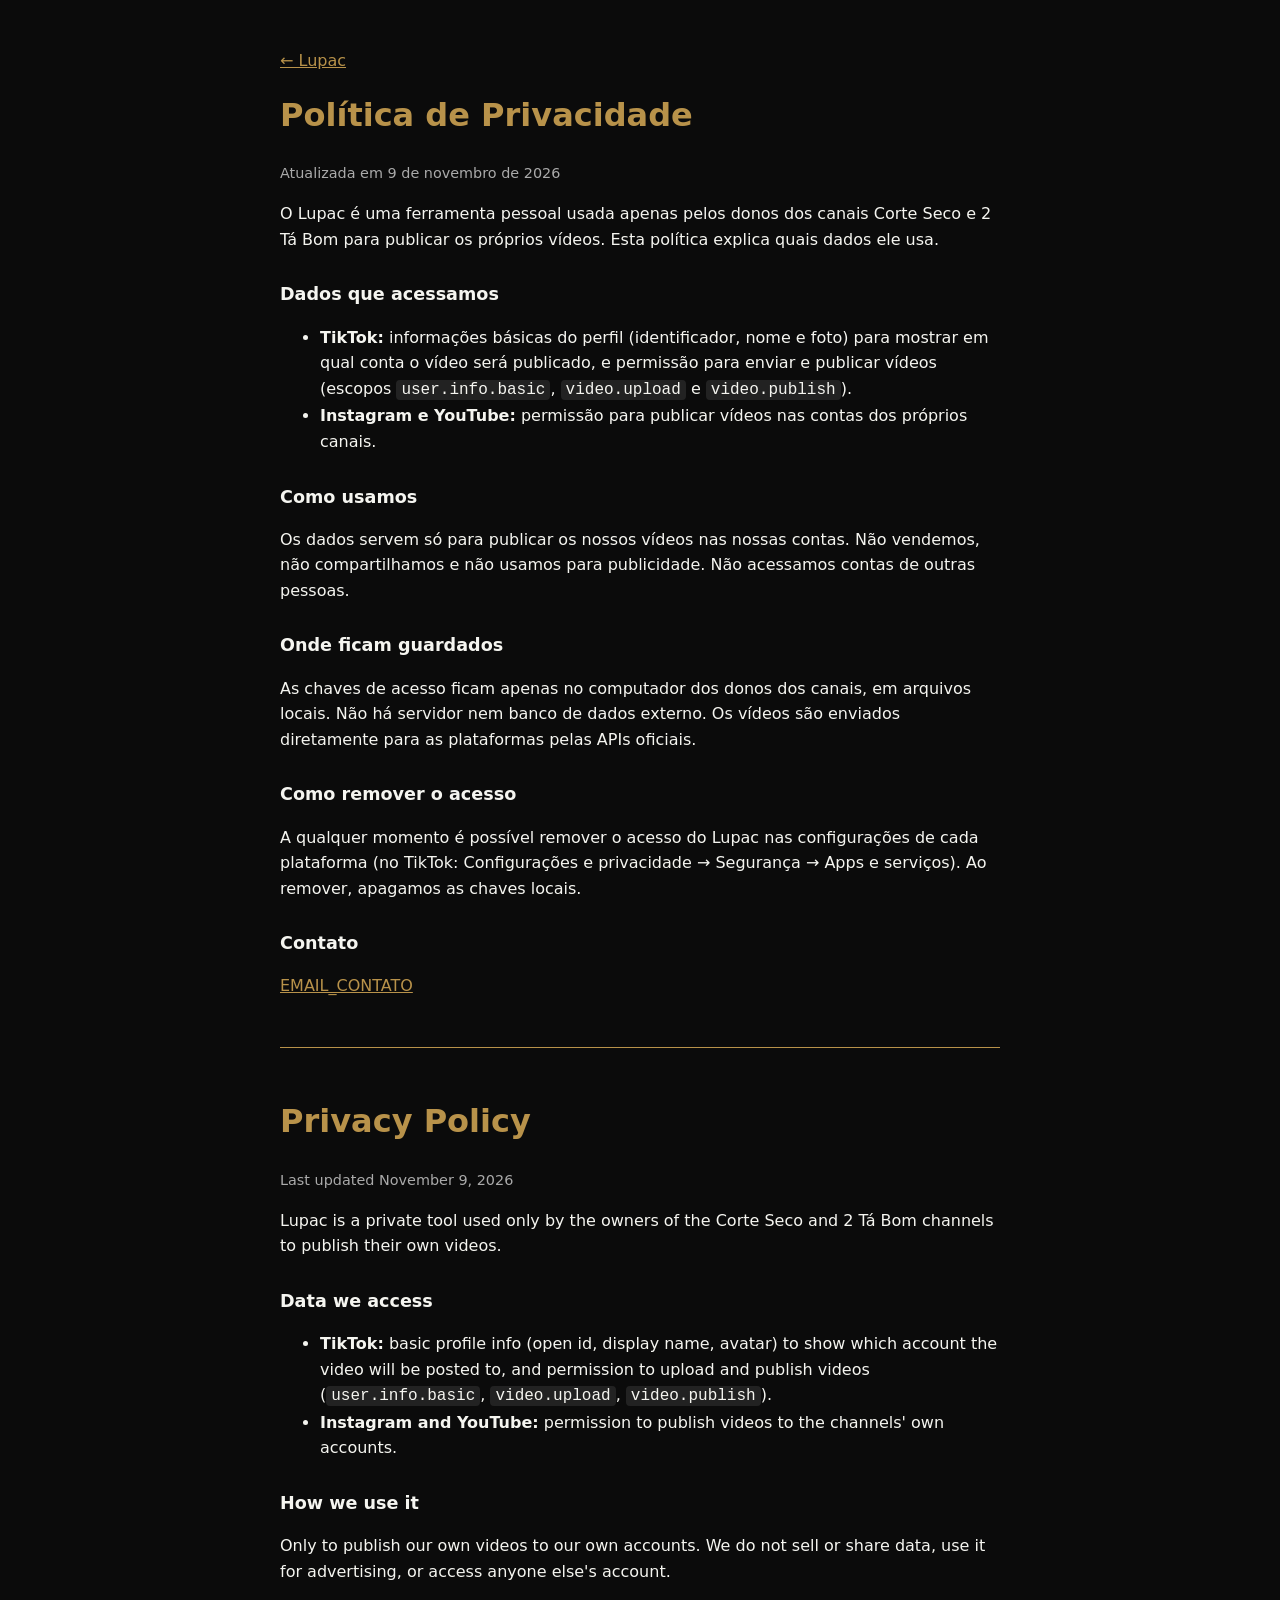
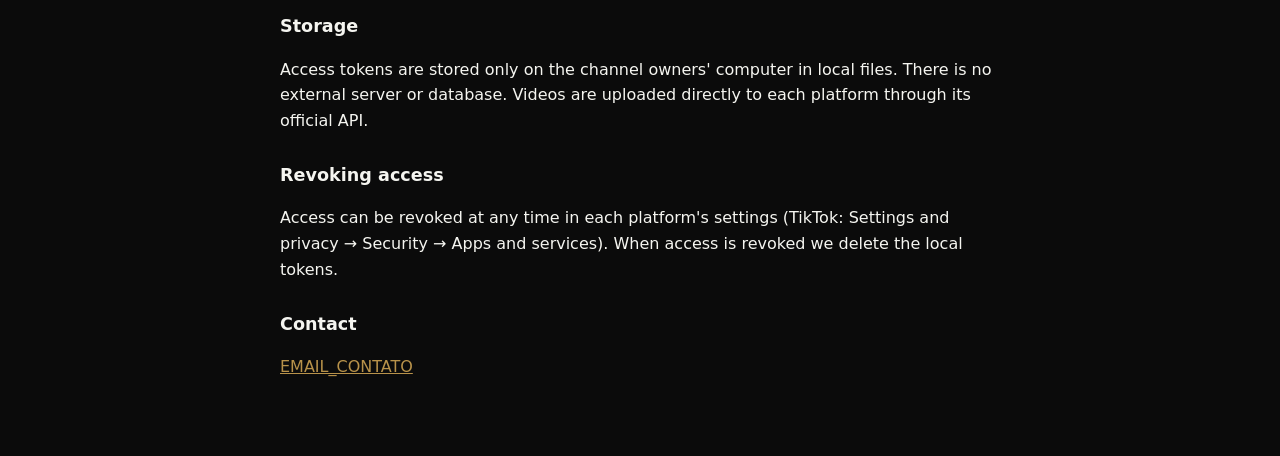
==== privacidade.html @ 263886e1 "Site do Lupac: privacidade e termos Co-Authored-By: Claude Opus 5.5 <noreply@anthropic.com>" ====
<!doctype html>
<html lang="pt-BR">
<head>
<meta charset="utf-8">
<meta name="viewport" content="width=device-width, initial-scale=1">
<title>Lupac · Privacidade</title>
<link rel="stylesheet" href="estilo.css">
</head>
<body>
<main>
<p><a href="index.html">← Lupac</a></p>
<h1>Política de Privacidade</h1>
<p class="data">Atualizada em 9 de novembro de 2026</p>
<p>O Lupac é uma ferramenta pessoal usada apenas pelos donos dos canais Corte Seco e 2 Tá Bom para publicar os próprios
vídeos. Esta política explica quais dados ele usa.</p>
<h2>Dados que acessamos</h2>
<ul>
<li><strong>TikTok:</strong> informações básicas do perfil (identificador, nome e foto) para mostrar em qual conta o vídeo
será publicado, e permissão para enviar e publicar vídeos (escopos <code>user.info.basic</code>, <code>video.upload</code>
e <code>video.publish</code>).</li>
<li><strong>Instagram e YouTube:</strong> permissão para publicar vídeos nas contas dos próprios canais.</li>
</ul>
<h2>Como usamos</h2>
<p>Os dados servem só para publicar os nossos vídeos nas nossas contas. Não vendemos, não compartilhamos e não usamos para
publicidade. Não acessamos contas de outras pessoas.</p>
<h2>Onde ficam guardados</h2>
<p>As chaves de acesso ficam apenas no computador dos donos dos canais, em arquivos locais. Não há servidor nem banco de
dados externo. Os vídeos são enviados diretamente para as plataformas pelas APIs oficiais.</p>
<h2>Como remover o acesso</h2>
<p>A qualquer momento é possível remover o acesso do Lupac nas configurações de cada plataforma (no TikTok: Configurações
e privacidade → Segurança → Apps e serviços). Ao remover, apagamos as chaves locais.</p>
<h2>Contato</h2>
<p><a href="mailto:EMAIL_CONTATO">EMAIL_CONTATO</a></p>

<hr>
<h1 lang="en">Privacy Policy</h1>
<div lang="en">
<p class="data">Last updated November 9, 2026</p>
<p>Lupac is a private tool used only by the owners of the Corte Seco and 2 Tá Bom channels to publish their own videos.</p>
<h2>Data we access</h2>
<ul>
<li><strong>TikTok:</strong> basic profile info (open id, display name, avatar) to show which account the video will be
posted to, and permission to upload and publish videos (<code>user.info.basic</code>, <code>video.upload</code>,
<code>video.publish</code>).</li>
<li><strong>Instagram and YouTube:</strong> permission to publish videos to the channels' own accounts.</li>
</ul>
<h2>How we use it</h2>
<p>Only to publish our own videos to our own accounts. We do not sell or share data, use it for advertising, or access
anyone else's account.</p>
<h2>Storage</h2>
<p>Access tokens are stored only on the channel owners' computer in local files. There is no external server or database.
Videos are uploaded directly to each platform through its official API.</p>
<h2>Revoking access</h2>
<p>Access can be revoked at any time in each platform's settings (TikTok: Settings and privacy → Security → Apps and
services). When access is revoked we delete the local tokens.</p>
<h2>Contact</h2>
<p><a href="mailto:EMAIL_CONTATO">EMAIL_CONTATO</a></p>
</div>
</main>
</body>
</html>
---- estilo.css ----
body { margin: 0; background: #0b0b0b; color: #f5f5f0; font: 16px/1.6 system-ui, sans-serif; }
main { max-width: 720px; margin: 0 auto; padding: 32px 16px 64px; }
h1 { color: #b8924a; margin-top: 8px; }
h2 { margin-top: 28px; font-size: 1.1rem; }
a { color: #b8924a; }
code { background: #222; padding: 1px 5px; border-radius: 4px; }
hr { border: 0; border-top: 1px solid #b8924a; margin: 48px 0; }
.data, .contato { color: #aaa; font-size: .9rem; }
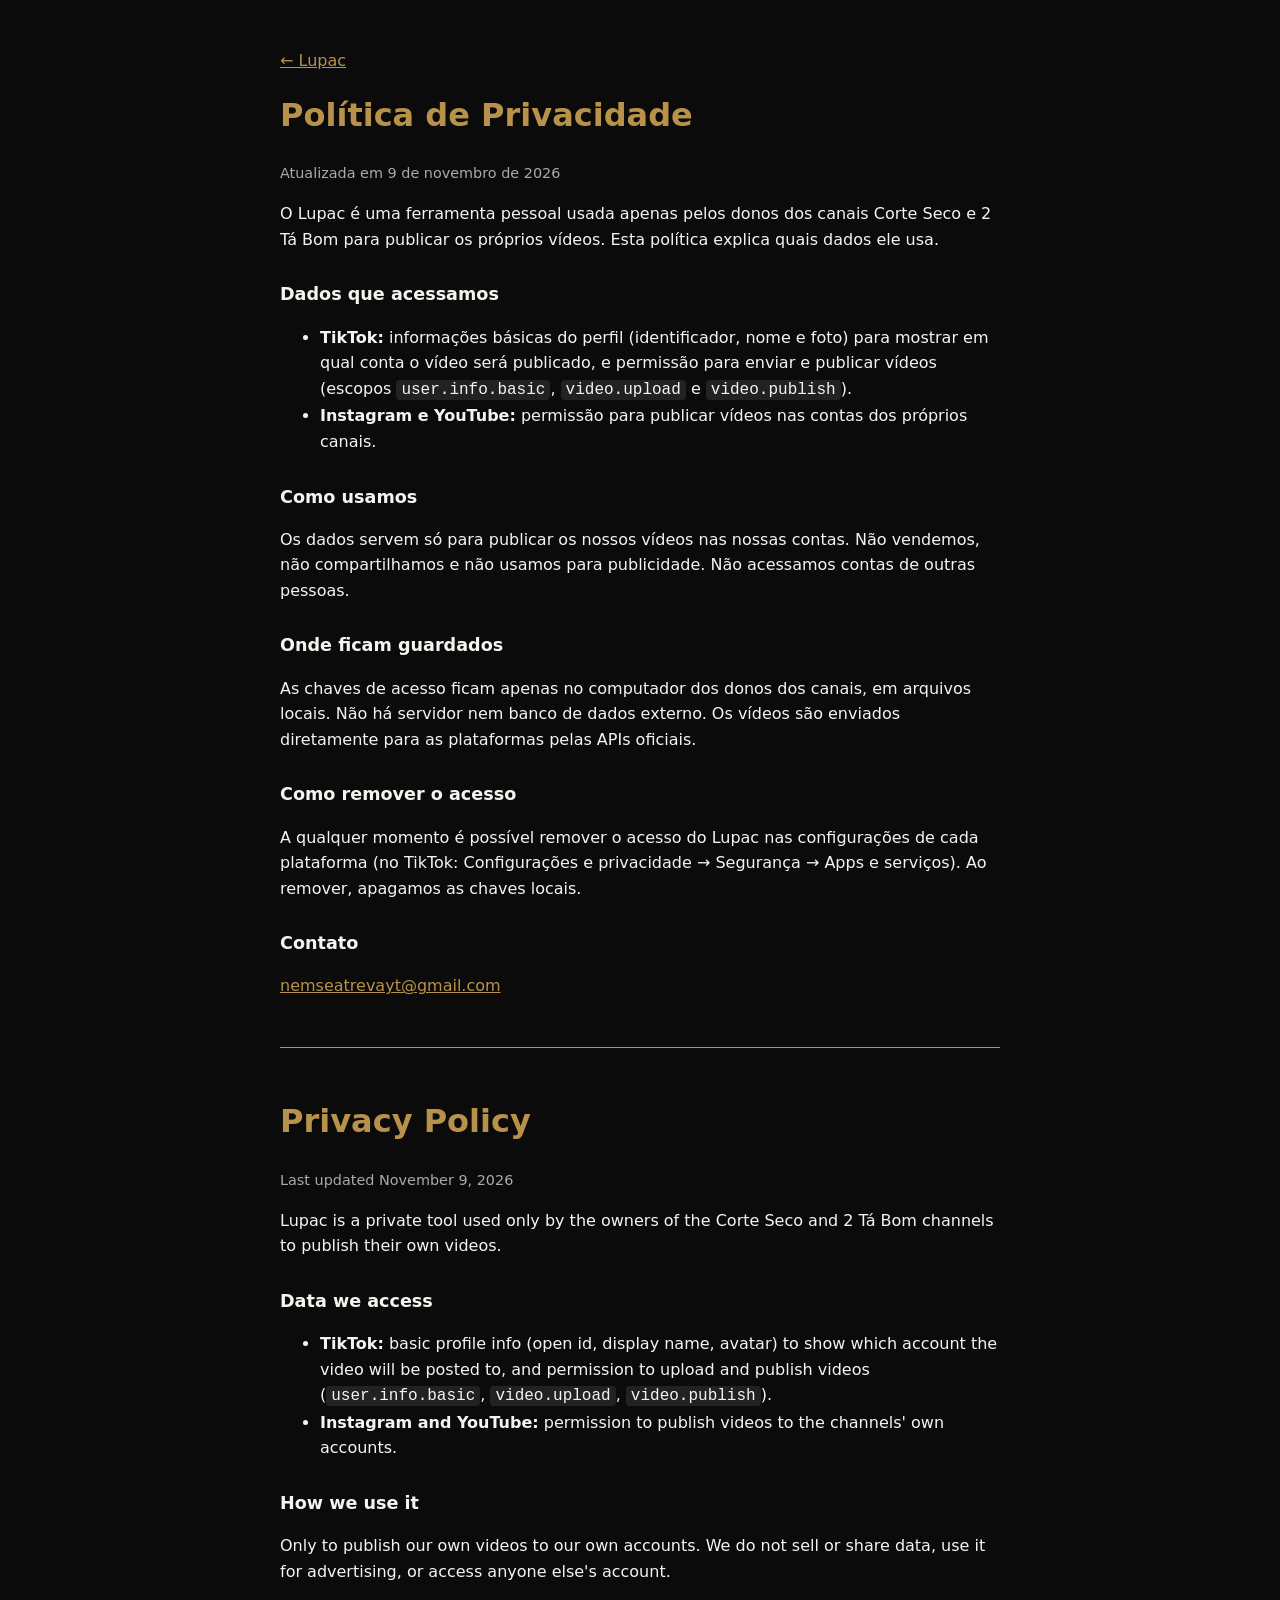
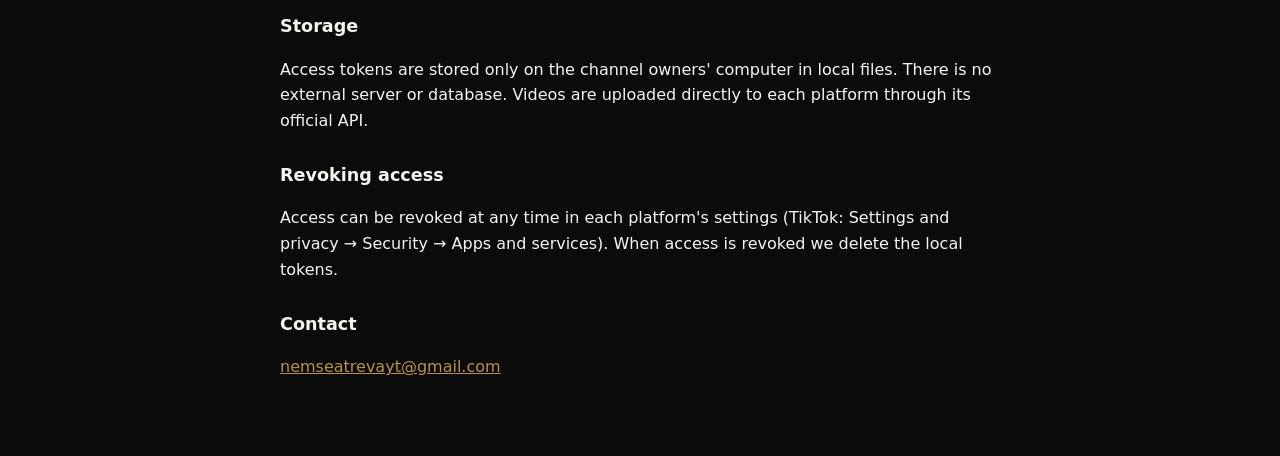
==== commit 8865207a: "E-mail de contato" ====
--- a/privacidade.html
+++ b/privacidade.html
@@ -30,7 +30,7 @@
 <p>A qualquer momento é possível remover o acesso do Lupac nas configurações de cada plataforma (no TikTok: Configurações
 e privacidade → Segurança → Apps e serviços). Ao remover, apagamos as chaves locais.</p>
 <h2>Contato</h2>
-<p><a href="mailto:EMAIL_CONTATO">EMAIL_CONTATO</a></p>
+<p><a href="mailto:nemseatrevayt@gmail.com">nemseatrevayt@gmail.com</a></p>
 
 <hr>
 <h1 lang="en">Privacy Policy</h1>
@@ -54,7 +54,7 @@
 <p>Access can be revoked at any time in each platform's settings (TikTok: Settings and privacy → Security → Apps and
 services). When access is revoked we delete the local tokens.</p>
 <h2>Contact</h2>
-<p><a href="mailto:EMAIL_CONTATO">EMAIL_CONTATO</a></p>
+<p><a href="mailto:nemseatrevayt@gmail.com">nemseatrevayt@gmail.com</a></p>
 </div>
 </main>
 </body>
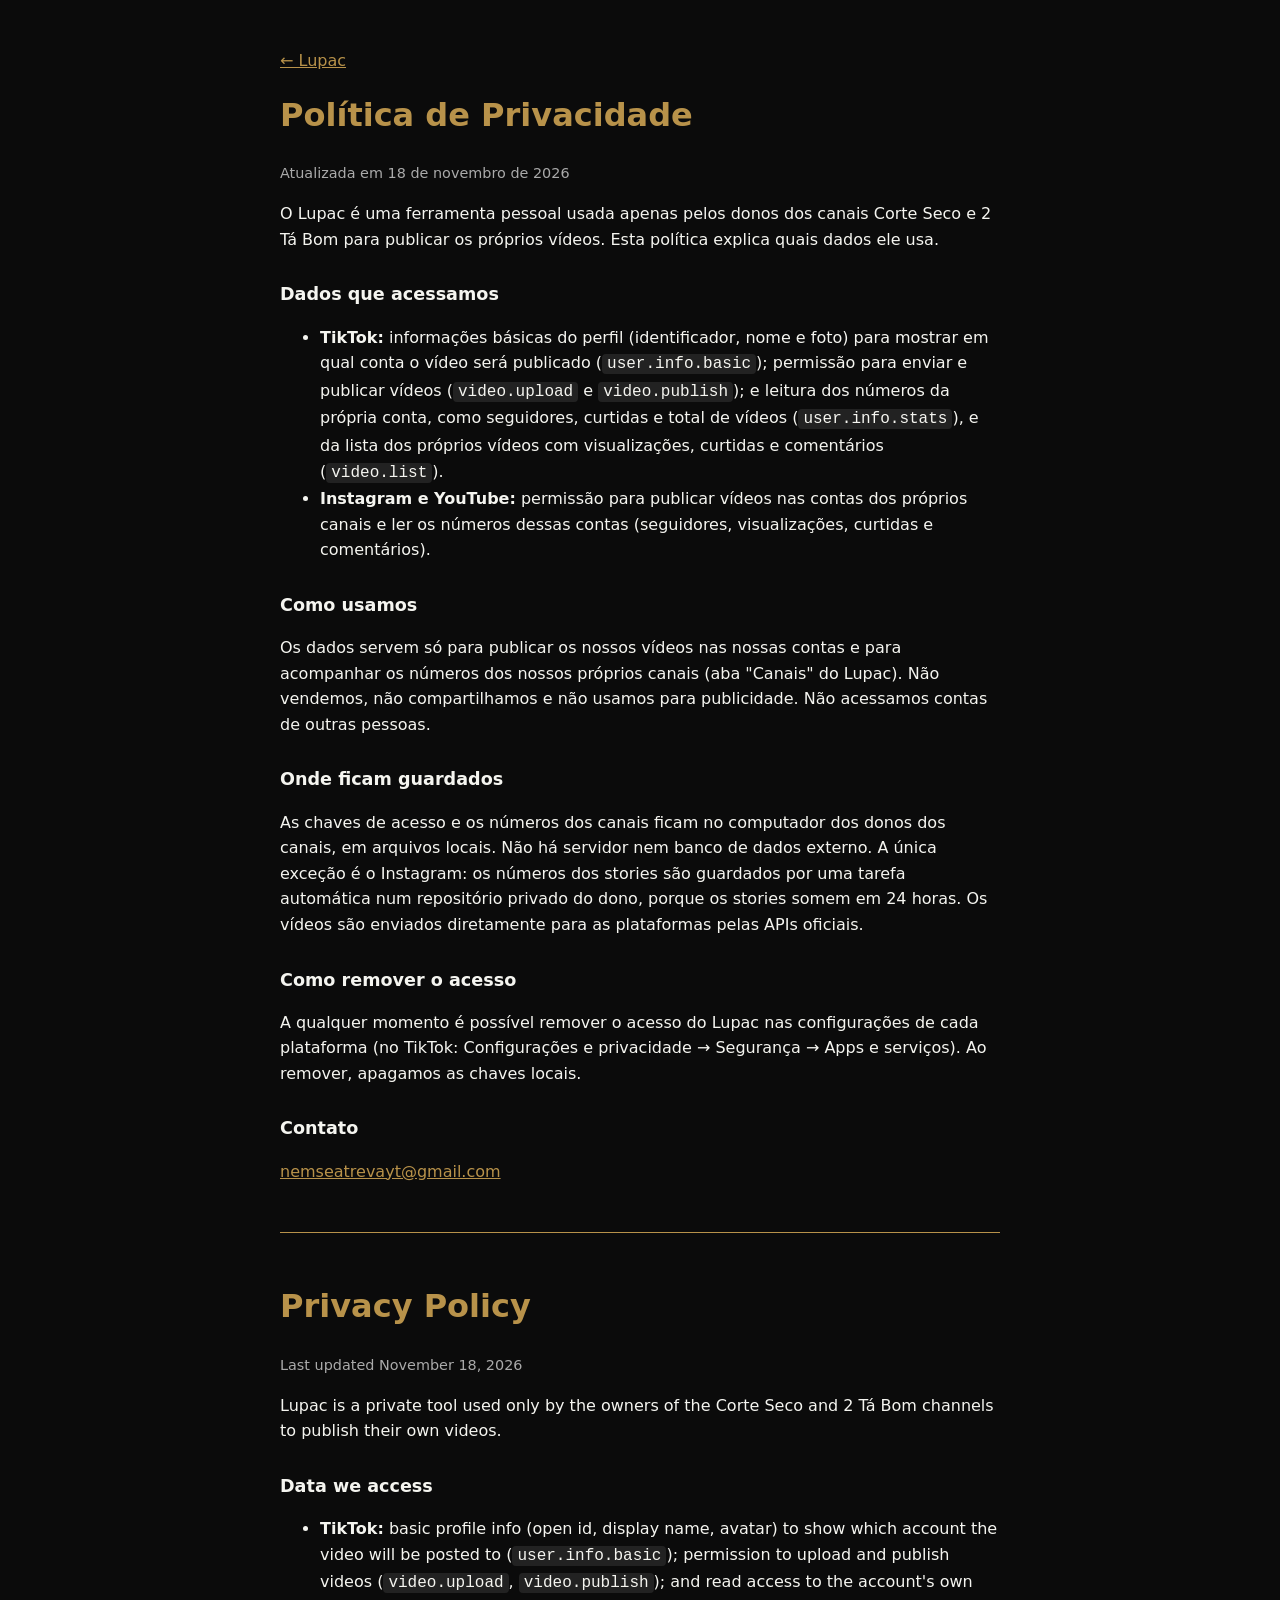
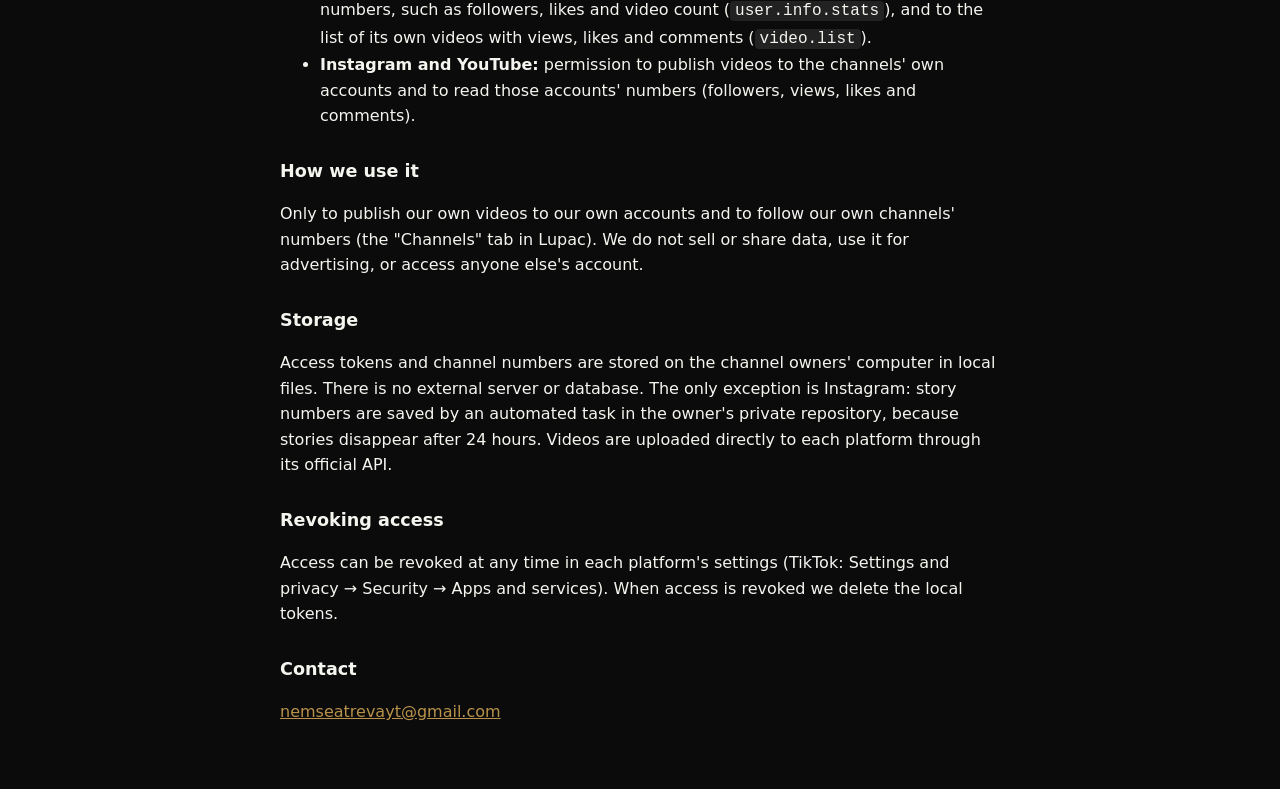
==== commit d4152cf9: "Política de privacidade: inclui user.info.stats e video.list Acrescenta as permissões de leitura dos" ====
--- a/privacidade.html
+++ b/privacidade.html
@@ -10,22 +10,28 @@
 <main>
 <p><a href="index.html">← Lupac</a></p>
 <h1>Política de Privacidade</h1>
-<p class="data">Atualizada em 9 de novembro de 2026</p>
+<p class="data">Atualizada em 18 de novembro de 2026</p>
 <p>O Lupac é uma ferramenta pessoal usada apenas pelos donos dos canais Corte Seco e 2 Tá Bom para publicar os próprios
 vídeos. Esta política explica quais dados ele usa.</p>
 <h2>Dados que acessamos</h2>
 <ul>
 <li><strong>TikTok:</strong> informações básicas do perfil (identificador, nome e foto) para mostrar em qual conta o vídeo
-será publicado, e permissão para enviar e publicar vídeos (escopos <code>user.info.basic</code>, <code>video.upload</code>
-e <code>video.publish</code>).</li>
-<li><strong>Instagram e YouTube:</strong> permissão para publicar vídeos nas contas dos próprios canais.</li>
+será publicado (<code>user.info.basic</code>); permissão para enviar e publicar vídeos (<code>video.upload</code> e
+<code>video.publish</code>); e leitura dos números da própria conta, como seguidores, curtidas e total de vídeos
+(<code>user.info.stats</code>), e da lista dos próprios vídeos com visualizações, curtidas e comentários
+(<code>video.list</code>).</li>
+<li><strong>Instagram e YouTube:</strong> permissão para publicar vídeos nas contas dos próprios canais e ler os números
+dessas contas (seguidores, visualizações, curtidas e comentários).</li>
 </ul>
 <h2>Como usamos</h2>
-<p>Os dados servem só para publicar os nossos vídeos nas nossas contas. Não vendemos, não compartilhamos e não usamos para
-publicidade. Não acessamos contas de outras pessoas.</p>
+<p>Os dados servem só para publicar os nossos vídeos nas nossas contas e para acompanhar os números dos nossos próprios
+canais (aba "Canais" do Lupac). Não vendemos, não compartilhamos e não usamos para publicidade. Não acessamos contas de
+outras pessoas.</p>
 <h2>Onde ficam guardados</h2>
-<p>As chaves de acesso ficam apenas no computador dos donos dos canais, em arquivos locais. Não há servidor nem banco de
-dados externo. Os vídeos são enviados diretamente para as plataformas pelas APIs oficiais.</p>
+<p>As chaves de acesso e os números dos canais ficam no computador dos donos dos canais, em arquivos locais. Não há
+servidor nem banco de dados externo. A única exceção é o Instagram: os números dos stories são guardados por uma tarefa
+automática num repositório privado do dono, porque os stories somem em 24 horas. Os vídeos são enviados diretamente para
+as plataformas pelas APIs oficiais.</p>
 <h2>Como remover o acesso</h2>
 <p>A qualquer momento é possível remover o acesso do Lupac nas configurações de cada plataforma (no TikTok: Configurações
 e privacidade → Segurança → Apps e serviços). Ao remover, apagamos as chaves locais.</p>
@@ -35,21 +41,26 @@
 <hr>
 <h1 lang="en">Privacy Policy</h1>
 <div lang="en">
-<p class="data">Last updated November 9, 2026</p>
+<p class="data">Last updated November 18, 2026</p>
 <p>Lupac is a private tool used only by the owners of the Corte Seco and 2 Tá Bom channels to publish their own videos.</p>
 <h2>Data we access</h2>
 <ul>
 <li><strong>TikTok:</strong> basic profile info (open id, display name, avatar) to show which account the video will be
-posted to, and permission to upload and publish videos (<code>user.info.basic</code>, <code>video.upload</code>,
-<code>video.publish</code>).</li>
-<li><strong>Instagram and YouTube:</strong> permission to publish videos to the channels' own accounts.</li>
+posted to (<code>user.info.basic</code>); permission to upload and publish videos (<code>video.upload</code>,
+<code>video.publish</code>); and read access to the account's own numbers, such as followers, likes and video count
+(<code>user.info.stats</code>), and to the list of its own videos with views, likes and comments
+(<code>video.list</code>).</li>
+<li><strong>Instagram and YouTube:</strong> permission to publish videos to the channels' own accounts and to read those
+accounts' numbers (followers, views, likes and comments).</li>
 </ul>
 <h2>How we use it</h2>
-<p>Only to publish our own videos to our own accounts. We do not sell or share data, use it for advertising, or access
-anyone else's account.</p>
+<p>Only to publish our own videos to our own accounts and to follow our own channels' numbers (the "Channels" tab in
+Lupac). We do not sell or share data, use it for advertising, or access anyone else's account.</p>
 <h2>Storage</h2>
-<p>Access tokens are stored only on the channel owners' computer in local files. There is no external server or database.
-Videos are uploaded directly to each platform through its official API.</p>
+<p>Access tokens and channel numbers are stored on the channel owners' computer in local files. There is no external
+server or database. The only exception is Instagram: story numbers are saved by an automated task in the owner's private
+repository, because stories disappear after 24 hours. Videos are uploaded directly to each platform through its official
+API.</p>
 <h2>Revoking access</h2>
 <p>Access can be revoked at any time in each platform's settings (TikTok: Settings and privacy → Security → Apps and
 services). When access is revoked we delete the local tokens.</p>
